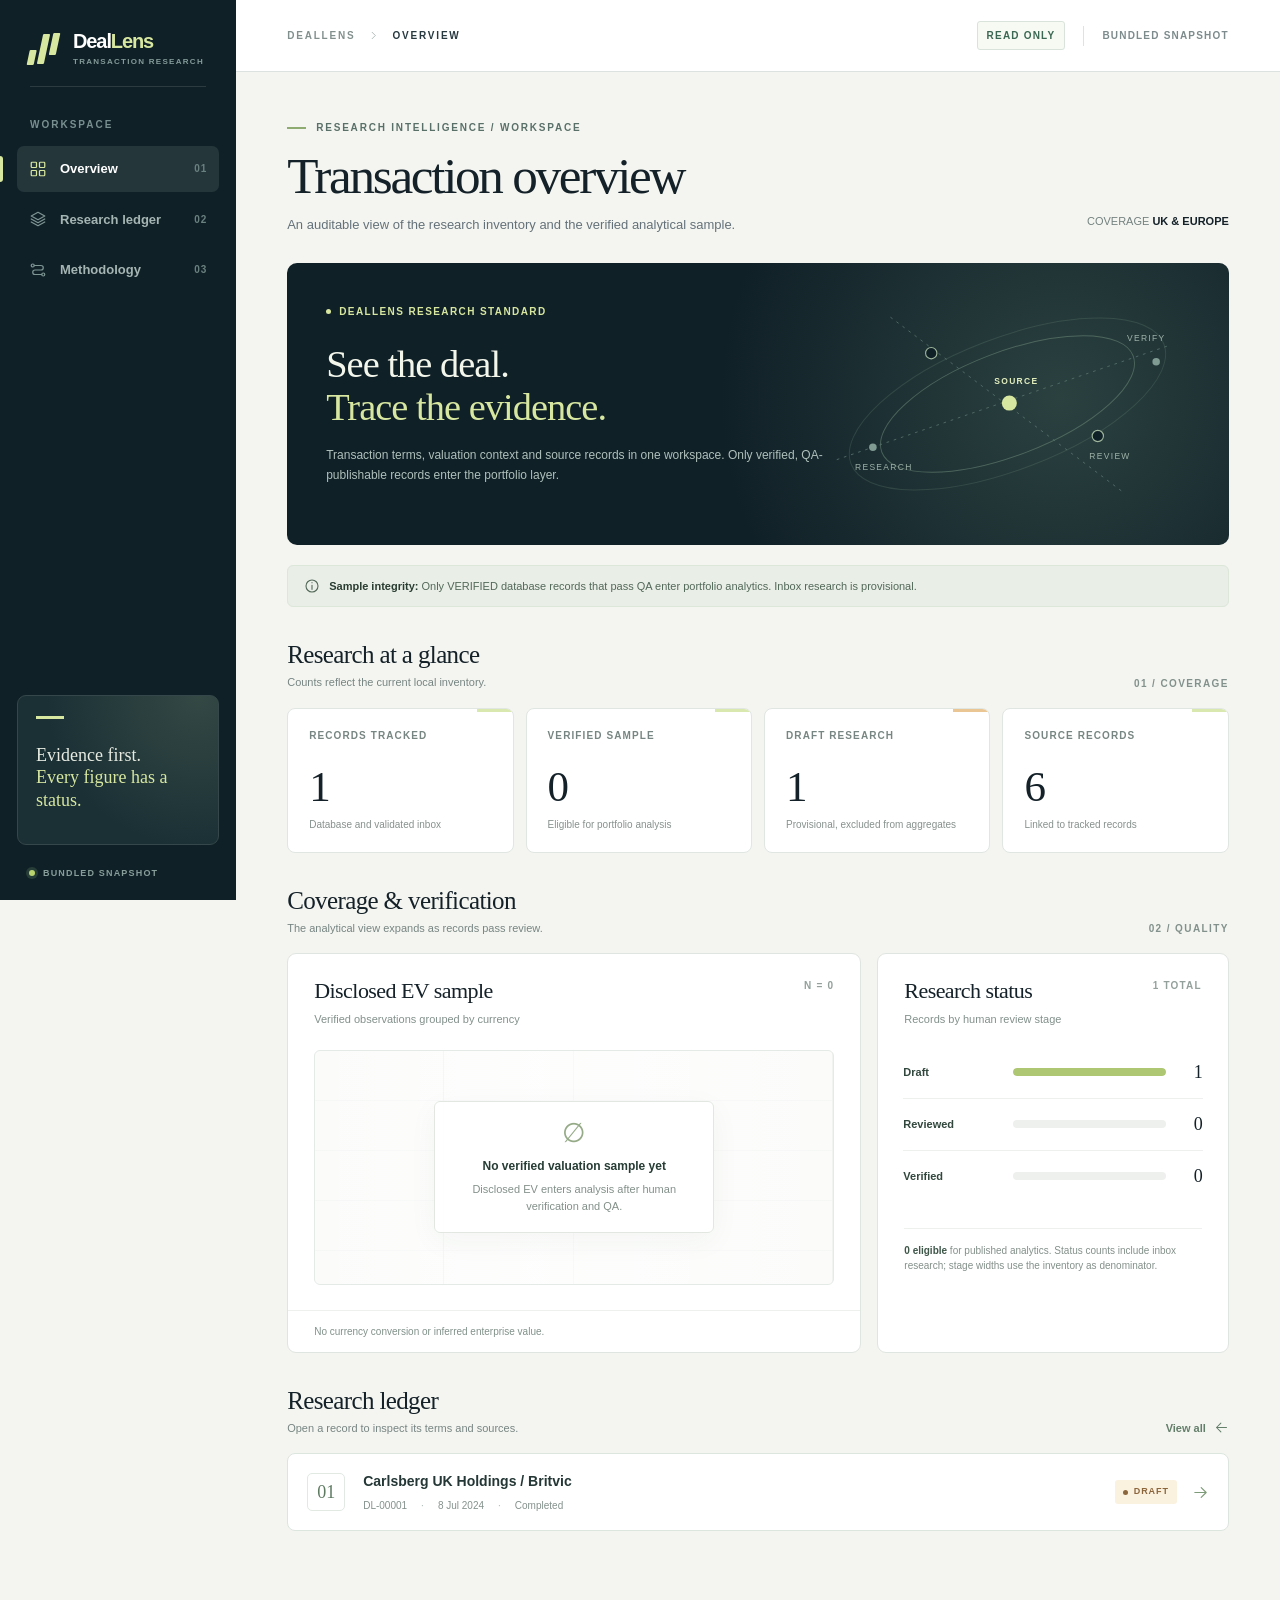
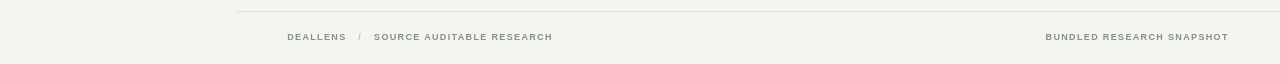
==== src/deallens/frontend/index.html @ 6cc4b70e "kk" ====
<!doctype html>
<html lang="en">
<head>
  <meta charset="utf-8">
  <meta name="viewport" content="width=device-width, initial-scale=1">
  <meta name="theme-color" content="#101a20">
  <meta name="description" content="DealLens local M&A research workspace with source linked transaction records and verified portfolio analytics.">
  <title>DealLens | Research workspace</title>
  <link rel="stylesheet" href="styles.css">
  <script defer src="data.js"></script>
  <script defer src="app.js"></script>
</head>
<body>
  <svg class="icon-library" xmlns="http://www.w3.org/2000/svg" aria-hidden="true">
    <symbol id="i-grid" viewBox="0 0 24 24"><rect x="3" y="3" width="7" height="7" rx="1"/><rect x="14" y="3" width="7" height="7" rx="1"/><rect x="3" y="14" width="7" height="7" rx="1"/><rect x="14" y="14" width="7" height="7" rx="1"/></symbol>
    <symbol id="i-layers" viewBox="0 0 24 24"><path d="m12 3 9 5-9 5-9-5 9-5Zm-9 9 9 5 9-5M3 16l9 5 9-5"/></symbol>
    <symbol id="i-route" viewBox="0 0 24 24"><circle cx="5" cy="6" r="2"/><circle cx="19" cy="18" r="2"/><path d="M7 6h9a3 3 0 0 1 0 6H8a3 3 0 0 0 0 6h9"/></symbol>
    <symbol id="i-book" viewBox="0 0 24 24"><path d="M4 4.5A2.5 2.5 0 0 1 6.5 2H20v18H6.5A2.5 2.5 0 0 0 4 22V4.5ZM4 19.5A2.5 2.5 0 0 1 6.5 17H20"/><path d="M9 7h7M9 11h7"/></symbol>
    <symbol id="i-search" viewBox="0 0 24 24"><circle cx="10.5" cy="10.5" r="6.5"/><path d="m16 16 5 5"/></symbol>
    <symbol id="i-arrow" viewBox="0 0 24 24"><path d="M4 12h16m-7-7 7 7-7 7"/></symbol>
    <symbol id="i-external" viewBox="0 0 24 24"><path d="M14 4h6v6M20 4l-9 9"/><path d="M20 14v6H4V4h6"/></symbol>
    <symbol id="i-chevron" viewBox="0 0 24 24"><path d="m9 5 7 7-7 7"/></symbol>
    <symbol id="i-info" viewBox="0 0 24 24"><circle cx="12" cy="12" r="9"/><path d="M12 11v6m0-10h.01"/></symbol>
    <symbol id="i-download" viewBox="0 0 24 24"><path d="M12 3v12m-4-4 4 4 4-4M4 17v4h16v-4"/></symbol>
  </svg>

  <div class="app-shell">
    <aside class="sidebar" id="sidebar" aria-label="Primary navigation">
      <a class="brand" href="#overview" aria-label="DealLens overview">
        <span class="brand-mark" aria-hidden="true"><span></span><span></span><span></span></span>
        <span class="brand-copy">Deal<span>Lens</span><small>TRANSACTION RESEARCH</small></span>
      </a>
      <div class="sidebar-rule"></div>
      <p class="sidebar-label">WORKSPACE</p>
      <nav class="primary-nav">
        <a href="#overview" data-nav="overview"><svg><use href="#i-grid"/></svg>Overview<span class="nav-key">01</span></a>
        <a href="#research" data-nav="research"><svg><use href="#i-layers"/></svg>Research ledger<span class="nav-key">02</span></a>
        <a href="#methodology" data-nav="methodology"><svg><use href="#i-route"/></svg>Methodology<span class="nav-key">03</span></a>
      </nav>
      <div class="sidebar-bottom">
        <div class="sidebar-note"><span class="small-accent"></span><p>Evidence first.<br><strong>Every figure has a status.</strong></p></div>
        <div class="sidebar-context"><span class="live-dot"></span><span id="sidebar-mode">LOCAL WORKSPACE</span></div>
      </div>
    </aside>

    <div class="main-column">
      <header class="topbar">
        <button class="mobile-menu" id="menu-button" type="button" aria-label="Toggle navigation" aria-expanded="false"><span></span><span></span><span></span></button>
        <div class="breadcrumbs"><span>DEALLENS</span><svg><use href="#i-chevron"/></svg><strong id="breadcrumb">OVERVIEW</strong></div>
        <div class="topbar-right"><span class="read-only">READ ONLY</span><span class="topbar-divider"></span><span class="topbar-clock" id="clock">LOCAL RESEARCH</span></div>
      </header>
      <main id="app" tabindex="-1" aria-live="polite">
        <div class="loading-state"><div class="loading-symbol"></div><p>Opening research workspace…</p></div>
      </main>
      <footer class="footer"><span>DEALLENS <span class="footer-dot">/</span> SOURCE AUDITABLE RESEARCH</span><span id="footer-mode">LOCAL SNAPSHOT</span></footer>
    </div>
  </div>
</body>
</html>
---- src/deallens/frontend/styles.css ----
:root{--ink:#142128;--ink-2:#1d3038;--muted:#647179;--subtle:#8a9699;--line:#dce2df;--paper:#f4f5f1;--white:#fff;--lime:#d7e7a0;--signal:#b9d46e;--amber:#e8b877;--rust:#a6563b;--sidebar:#102027;--sidebar-line:#2b3b40;--serif:Georgia,"Times New Roman",serif;--sans:Inter,"Aptos","Segoe UI",Arial,sans-serif}
*{box-sizing:border-box}html{scroll-behavior:smooth}body{margin:0;background:var(--paper);color:var(--ink);font:14px/1.5 var(--sans);-webkit-font-smoothing:antialiased}button,input{font:inherit}button{cursor:pointer}a{color:inherit;text-decoration:none}svg{width:20px;height:20px;fill:none;stroke:currentColor;stroke-width:1.65;stroke-linecap:round;stroke-linejoin:round}.icon-library{position:absolute;width:0;height:0;overflow:hidden}::selection{background:#d7e7a0;color:#17282c}
.app-shell{min-height:100vh;display:grid;grid-template-columns:236px minmax(0,1fr)}.sidebar{position:sticky;top:0;height:100vh;background:var(--sidebar);color:#d4dfd9;display:flex;flex-direction:column;padding:29px 17px 20px;z-index:12}.brand{display:flex;align-items:center;gap:12px;padding:2px 13px 20px}.brand-mark{height:32px;width:31px;display:flex;align-items:center;gap:3px;transform:skew(-12deg)}.brand-mark span{width:7px;background:var(--lime);border-radius:1px}.brand-mark span:nth-child(1){height:15px;align-self:flex-end}.brand-mark span:nth-child(2){height:30px}.brand-mark span:nth-child(3){height:22px;align-self:flex-start}.brand-copy{font-size:20px;font-weight:750;letter-spacing:-.055em;color:#fff;line-height:1}.brand-copy span{color:var(--lime)}.brand-copy small{display:block;color:#839b99;font-size:8px;letter-spacing:.16em;font-weight:700;margin-top:7px}.sidebar-rule{height:1px;background:var(--sidebar-line);margin:0 13px 30px}.sidebar-label{font-size:10px;letter-spacing:.2em;font-weight:700;color:#78908f;margin:0 13px 14px}.primary-nav{display:grid;gap:5px}.primary-nav a{display:flex;align-items:center;gap:13px;padding:13px 12px;border-radius:7px;color:#a5b5b3;font-size:13px;font-weight:550;transition:background .2s,color .2s}.primary-nav a svg{width:18px;height:18px;stroke:#7d9593}.primary-nav a:hover,.primary-nav a.active{background:#25363b;color:#fff}.primary-nav a.active:before{content:"";position:absolute;left:0;height:26px;width:3px;background:var(--lime);border-radius:0 3px 3px 0}.primary-nav a.active svg{stroke:var(--lime)}.nav-key{margin-left:auto;color:#69817f;font-size:10px;letter-spacing:.08em}.sidebar-bottom{margin-top:auto}.sidebar-note{border:1px solid #35474a;border-radius:9px;padding:20px 18px 16px;min-height:150px;background:radial-gradient(circle at 90% 0,#344944 0,transparent 65%),#1b3035}.small-accent{display:block;height:3px;width:28px;background:var(--lime)}.sidebar-note p{font-family:var(--serif);font-size:18px;line-height:1.25;margin:25px 0 0;color:#e7ebe2}.sidebar-note strong{font-weight:400;color:var(--lime)}.sidebar-context{display:flex;align-items:center;gap:8px;color:#879e9a;font-size:9px;font-weight:700;letter-spacing:.13em;padding:22px 12px 0}.live-dot{width:6px;height:6px;background:var(--signal);border-radius:50%;box-shadow:0 0 0 3px #273d37}
.main-column{min-width:0;display:flex;flex-direction:column}.topbar{height:72px;flex-shrink:0;background:#fff;border-bottom:1px solid var(--line);display:flex;align-items:center;justify-content:space-between;padding:0 clamp(24px,4vw,60px)}.breadcrumbs{display:flex;align-items:center;gap:13px;font-size:10px;letter-spacing:.18em;font-weight:750;color:#82908d}.breadcrumbs strong{color:#283a40}.breadcrumbs svg{width:11px;height:11px;stroke:#9caba9}.topbar-right{display:flex;align-items:center;gap:18px;color:#7d8b8c;font-size:10px;letter-spacing:.12em;font-weight:700}.read-only{border:1px solid #d9e3dc;border-radius:3px;padding:6px 9px;color:#3b6852;background:#f6faf3}.topbar-divider{width:1px;height:20px;background:#dce4df}.mobile-menu{display:none}.footer{margin-top:auto;display:flex;justify-content:space-between;gap:20px;border-top:1px solid var(--line);padding:19px clamp(24px,4vw,60px);font-size:9px;color:#82918e;font-weight:750;letter-spacing:.15em}.footer-dot{color:#b5c6a4;padding:0 8px}
main{padding:44px clamp(24px,4vw,60px) 80px;max-width:1640px;width:100%;margin:0 auto;min-height:calc(100vh - 123px)}.eyebrow{font-size:10px;letter-spacing:.18em;font-weight:800;color:#597068;text-transform:uppercase}.eyebrow:before{content:"";display:inline-block;width:19px;height:2px;background:#8eac72;vertical-align:middle;margin-right:10px}.page-heading{display:flex;justify-content:space-between;gap:28px;align-items:end;margin:12px 0 28px}.page-heading h1{font-family:var(--serif);font-size:clamp(38px,4vw,58px);line-height:1.06;font-weight:400;letter-spacing:-.045em;margin:0}.page-heading p{color:var(--muted);font-size:13px;margin:12px 0 0;max-width:560px}.heading-aside{font-size:11px;color:#73817f;white-space:nowrap;padding-bottom:5px}.heading-aside strong{color:var(--ink)}
.hero{background:var(--sidebar);color:#f3f6eb;border-radius:10px;position:relative;overflow:hidden;min-height:255px;display:grid;grid-template-columns:1.15fr .85fr;padding:36px 39px}.hero:before{content:"";position:absolute;inset:0;background:radial-gradient(circle at 82% 48%,#2b4140 0,transparent 43%);pointer-events:none}.hero-copy{position:relative;z-index:1}.hero-tag{display:inline-flex;align-items:center;gap:8px;color:var(--lime);font-size:10px;font-weight:750;letter-spacing:.14em}.hero-tag:before{content:"";height:5px;width:5px;background:var(--lime);border-radius:50%}.hero h2{font:400 clamp(28px,3vw,42px)/1.12 var(--serif);letter-spacing:-.025em;max-width:565px;margin:23px 0 16px}.hero h2 em{font-style:normal;color:var(--lime)}.hero p{max-width:510px;color:#afc0bb;font-size:12px;line-height:1.7;margin:0}.hero-art{position:relative;min-height:180px;display:flex;align-items:center;justify-content:center}.hero-art svg{width:min(100%,390px);height:210px;stroke:none;overflow:visible}.hero-art .orbit{fill:none;stroke:#6d8a78;stroke-width:1;opacity:.55}.hero-art .orbit.faint{opacity:.26}.hero-art .axis{stroke:#526c68;stroke-width:1;stroke-dasharray:2 6}.hero-art .node{fill:#d7e7a0}.hero-art .node.secondary{fill:#7f9b92}.hero-art .node.hollow{fill:#102027;stroke:#9db49b;stroke-width:1.2}.hero-art text{font:9px var(--sans);fill:#9fb3a9;letter-spacing:1.4px}.hero-art .t-strong{fill:#e2edbd;font-weight:700}
.status-strip{display:flex;gap:9px;align-items:center;margin:20px 0 33px;background:#e9eee6;border:1px solid #dce6d9;color:#526859;border-radius:6px;padding:12px 16px;font-size:11px;line-height:1.5}.status-strip svg{width:16px;height:16px;flex:none}.status-strip strong{color:#293c32}
.section-head{display:flex;align-items:end;justify-content:space-between;gap:18px;margin:34px 0 17px}.section-head h2{font:400 25px/1.15 var(--serif);letter-spacing:-.025em;margin:0}.section-head p{margin:4px 0 0;color:#778582;font-size:11px}.section-head .section-index{font-size:10px;color:#82918b;letter-spacing:.14em;font-weight:700}.metric-grid{display:grid;grid-template-columns:repeat(4,minmax(0,1fr));gap:12px}.metric-card{background:white;border:1px solid #e0e6e2;border-radius:8px;padding:19px 21px 18px;min-height:137px;position:relative;overflow:hidden}.metric-card:after{content:"";position:absolute;right:0;top:0;width:36px;height:3px;background:#d9e8ae}.metric-card:nth-child(3):after{background:#e9c694}.metric-label{display:block;color:#778682;font-size:10px;font-weight:750;letter-spacing:.11em;text-transform:uppercase}.metric-number{font:400 43px/1.1 var(--serif);letter-spacing:-.04em;margin:20px 0 3px}.metric-note{color:#87918e;font-size:10px}.metric-note strong{color:#546b59}.content-grid{display:grid;grid-template-columns:minmax(0,1.47fr) minmax(280px,.9fr);gap:16px}.panel{background:white;border:1px solid #dfe5e0;border-radius:9px;overflow:hidden}.panel-head{display:flex;align-items:start;justify-content:space-between;gap:15px;padding:24px 26px 0}.panel-head h3{font:400 22px/1.2 var(--serif);letter-spacing:-.025em;margin:0}.panel-head p{color:#82908b;font-size:11px;margin:7px 0 0}.panel-kicker{color:#93a09b;font-size:10px;font-weight:750;letter-spacing:.12em}.empty-chart{height:235px;position:relative;margin:22px 26px 25px;border:1px solid #e4eae6;border-radius:6px;display:flex;align-items:center;justify-content:center;text-align:center;overflow:hidden;background:repeating-linear-gradient(to right,transparent 0,transparent calc(25% - 1px),#edf0ed calc(25% - 1px),#edf0ed 25%),repeating-linear-gradient(to bottom,#fafbf9 0,#fafbf9 49px,#edf0ed 50px)}.empty-chart:after{content:"";position:absolute;inset:0;background:linear-gradient(90deg,rgba(255,255,255,.2),rgba(255,255,255,.65) 42%,rgba(255,255,255,.2));pointer-events:none}.empty-chart .empty-message{position:relative;z-index:1;background:rgba(255,255,255,.94);border:1px solid #e2e8e1;border-radius:6px;padding:18px 24px;max-width:280px;box-shadow:0 8px 30px #2940380b}.empty-chart .empty-message span{display:block;font:400 27px/1 var(--serif);color:#95aa87;margin-bottom:8px}.empty-chart strong{font-size:12px;color:#263c35}.empty-chart p{font-size:11px;color:#83908a;line-height:1.5;margin:5px 0 0}.chart-bars{height:235px;display:flex;gap:15px;align-items:end;margin:20px 27px 26px;padding:10px 8px 27px;border-bottom:1px solid #dae3dc}.chart-bar{flex:1;max-width:75px;min-height:2px;background:#adc773;border-radius:3px 3px 0 0;position:relative}.chart-bar span{position:absolute;bottom:-24px;left:50%;transform:translateX(-50%);font-size:10px;white-space:nowrap;color:#667c70}.chart-bar b{position:absolute;top:-23px;left:50%;transform:translateX(-50%);font-size:10px;color:#334b3a}.panel-bottom{border-top:1px solid #edf0ed;padding:13px 26px;color:#81918a;font-size:10px}.pipeline{padding:19px 25px 23px}.pipeline-row{display:grid;grid-template-columns:98px 1fr 25px;align-items:center;gap:12px;padding:15px 0;border-bottom:1px solid #edf0ed}.pipeline-row:last-child{border-bottom:0}.pipeline-row .stage{font-size:11px;font-weight:650;color:#31473d}.pipeline-row .track{height:8px;border-radius:10px;background:#edf0ed;overflow:hidden}.pipeline-row .fill{display:block;height:100%;min-width:0;background:#adc773;border-radius:10px}.pipeline-row:nth-child(2) .fill{background:#d3bd91}.pipeline-row:nth-child(3) .fill{background:#436c5b}.pipeline-row strong{font:400 18px var(--serif);text-align:right}.pipeline-caption{margin:3px 26px 22px;padding-top:14px;border-top:1px solid #edf0ed;color:#83908a;font-size:10px;line-height:1.5}.pipeline-caption strong{color:#3e5749}
.record-row{display:grid;grid-template-columns:38px minmax(0,1fr) auto;gap:18px;align-items:center;background:#fff;border:1px solid #dde5df;border-radius:8px;padding:17px 19px;transition:border-color .2s,transform .2s}.record-row:hover{border-color:#a9c597;transform:translateY(-1px)}.record-index{display:flex;align-items:center;justify-content:center;width:38px;height:38px;border:1px solid #e1e9e2;border-radius:5px;color:#5e7b62;font:400 18px var(--serif)}.record-title{font-size:14px;font-weight:670;color:#243735}.record-meta{display:flex;flex-wrap:wrap;gap:8px 14px;margin-top:6px;font-size:10px;color:#84918c}.record-meta span+span:before{content:"·";margin-right:14px;color:#adbab2}.record-trailing{display:flex;align-items:center;gap:15px}.record-trailing svg{width:17px;height:17px;color:#7e9b79}.badge{display:inline-flex;align-items:center;gap:6px;padding:5px 8px;border-radius:3px;text-transform:uppercase;font-size:9px;font-weight:800;letter-spacing:.1em;white-space:nowrap}.badge:before{content:"";height:5px;width:5px;background:currentColor;border-radius:50%}.badge.draft{color:#8b653b;background:#fbf1df}.badge.reviewed{color:#496a82;background:#eaf2f7}.badge.verified{color:#427451;background:#e9f4e8}.empty-list{background:#fff;border:1px dashed #cbd9cf;border-radius:8px;padding:28px;color:#788781;font-size:12px}
.toolbar{display:flex;gap:10px;align-items:center;margin:25px 0 17px}.search-box{display:flex;align-items:center;gap:11px;flex:1;background:#fff;border:1px solid #dae3dd;border-radius:6px;padding:0 13px;max-width:510px}.search-box svg{width:17px;height:17px;color:#85958c}.search-box input{border:0;outline:0;height:43px;width:100%;background:none;color:#22352d;font-size:12px}.search-box:focus-within{border-color:#8ea977;box-shadow:0 0 0 3px #dcebc86b}.filter-tabs{display:flex;gap:4px;margin-left:auto;background:#e9ede7;border-radius:6px;padding:4px}.filter-tabs button{background:transparent;border:0;border-radius:4px;color:#74837b;font-size:10px;font-weight:700;letter-spacing:.04em;padding:8px 11px}.filter-tabs button.active{background:#fff;box-shadow:0 1px 4px #1b372010;color:#294233}.research-list{display:grid;gap:10px}.research-note{font-size:11px;color:#7e8b84;margin-top:16px}.research-note svg{width:14px;height:14px;vertical-align:-3px;margin-right:4px}
.case-top{display:flex;align-items:center;gap:12px;margin-bottom:15px}.back-link{display:inline-flex;gap:8px;align-items:center;color:#637e69;font-size:11px;font-weight:700}.back-link svg{width:15px;height:15px;transform:rotate(180deg)}.case-intro{display:flex;justify-content:space-between;align-items:end;gap:20px}.case-intro h1{font:400 clamp(36px,4.2vw,62px)/1.05 var(--serif);letter-spacing:-.045em;margin:14px 0 10px}.case-subtitle{color:#687c73;font-size:13px;margin:0}.case-actions{display:flex;gap:10px;align-items:center;padding-bottom:4px}.ghost-button{display:inline-flex;gap:8px;align-items:center;border:1px solid #cad9cd;background:#fff;border-radius:5px;padding:9px 12px;font-size:10px;font-weight:750;color:#47644f}.ghost-button:hover{border-color:#7caa70}.ghost-button svg{width:14px;height:14px}.draft-banner{display:flex;gap:13px;padding:15px 17px;margin:29px 0 18px;background:#fbf2e5;border:1px solid #f0dfc1;border-left:3px solid #d5a35e;border-radius:5px;color:#7b603d;font-size:11px;line-height:1.55}.draft-banner svg{flex:none;width:18px;height:18px}.draft-banner strong{display:block;color:#614928;font-size:12px;margin-bottom:2px}.case-flow{background:var(--sidebar);color:white;border-radius:9px;padding:26px 31px 25px;overflow:hidden}.flow-header{display:flex;justify-content:space-between;color:#9eb3a9;font-size:10px;letter-spacing:.12em;font-weight:750}.flow-header span:last-child{color:#d6e4ad}.flow-line{display:grid;grid-template-columns:minmax(0,1fr) minmax(100px,.65fr) minmax(0,1fr);align-items:center;gap:10px;margin-top:30px}.flow-entity small{display:block;font-size:9px;letter-spacing:.15em;color:#8ba79c;font-weight:750;margin-bottom:10px}.flow-entity strong{font:400 clamp(20px,2.2vw,31px)/1.12 var(--serif);letter-spacing:-.02em;display:block}.flow-entity.right{text-align:right}.flow-entity.right strong{color:#deebbc}.flow-connector{height:2px;background:#6c8c80;position:relative}.flow-connector:before{content:"";width:11px;height:11px;border-radius:50%;background:var(--lime);position:absolute;top:-5px;left:0}.flow-connector:after{content:"";width:10px;height:10px;border-right:2px solid var(--lime);border-top:2px solid var(--lime);transform:rotate(45deg);position:absolute;right:1px;top:-5px}.flow-connector span{position:absolute;left:50%;transform:translateX(-50%);top:-26px;color:#d4e3ae;font-size:10px;white-space:nowrap;font-weight:700}.flow-caption{display:flex;justify-content:space-between;gap:20px;margin-top:34px;border-top:1px solid #3a5352;padding-top:15px;color:#9cb3a8;font-size:10px}.flow-caption strong{color:#d9e8c0;font-weight:600}.case-grid{display:grid;grid-template-columns:minmax(0,1.35fr) minmax(290px,.82fr);gap:16px;margin-top:16px}.case-grid .panel{padding-bottom:4px}.facts-list{padding:7px 25px 15px}.fact-row{display:grid;grid-template-columns:145px 1fr;gap:15px;align-items:start;padding:15px 0;border-bottom:1px solid #edf0ed}.fact-row:last-child{border-bottom:0}.fact-label{font-size:10px;font-weight:750;letter-spacing:.06em;color:#77867e;text-transform:uppercase;margin-top:3px}.fact-main strong{display:block;font:400 21px/1.15 var(--serif);letter-spacing:-.025em}.fact-main small{display:block;color:#7f8c83;font-size:10px;margin-top:5px;line-height:1.45}.source-pills{display:flex;gap:5px;flex-wrap:wrap;margin-top:8px}.source-pills a{display:inline-flex;align-items:center;gap:3px;color:#456c52;background:#ecf3e7;padding:3px 6px;border-radius:2px;font-size:9px;font-weight:750}.source-pills a:hover{text-decoration:underline}.source-pills svg{width:10px;height:10px}.absence{font-size:12px;color:#a3b0a7}.quality-list{padding:18px 26px 22px}.quality-stat{display:flex;justify-content:space-between;align-items:center;padding:10px 0;border-bottom:1px solid #edf0ed;color:#718278;font-size:11px}.quality-stat strong{color:#293e34;font:400 17px var(--serif)}.blocker{display:flex;gap:9px;border-radius:4px;background:#f9f0e8;color:#835a40;padding:10px 11px;margin-top:13px;font-size:10px;line-height:1.45}.blocker svg{flex:none;width:15px;height:15px}.quality-hint{font-size:10px;color:#849188;margin:12px 0 0}.source-section{margin-top:16px}.source-list{padding:8px 26px 15px}.source-link{display:grid;grid-template-columns:44px 1fr 15px;gap:12px;align-items:start;padding:14px 0;border-bottom:1px solid #edf0ed}.source-link:last-child{border-bottom:0}.source-id{color:#50745a;font-size:10px;font-weight:800;letter-spacing:.06em;padding-top:2px}.source-link strong{display:block;color:#30443b;font-size:11px;font-weight:650}.source-link:hover strong{text-decoration:underline}.source-link small{display:block;margin-top:4px;color:#8a9890;font-size:9px;text-transform:uppercase;letter-spacing:.08em}.source-link svg{width:14px;height:14px;color:#849a88}
.method-intro{display:grid;grid-template-columns:1.2fr .8fr;gap:32px;align-items:end;margin-bottom:34px}.method-intro h1{font:400 clamp(39px,4.2vw,61px)/1.05 var(--serif);letter-spacing:-.045em;margin:13px 0 0}.method-intro p{margin:0;color:#687a71;font-size:13px;line-height:1.7;max-width:420px}.method-flow{background:#fff;border:1px solid #dde6db;border-radius:9px;padding:30px 33px}.method-steps{display:grid;grid-template-columns:repeat(3,1fr);gap:28px;position:relative}.method-steps:before{content:"";position:absolute;top:23px;left:16%;right:16%;height:1px;background:#bfcfc0}.method-step{position:relative;z-index:1}.method-node{height:46px;width:46px;border-radius:50%;background:#e8f1d8;color:#3f654a;display:flex;align-items:center;justify-content:center;font:400 20px var(--serif);border:6px solid white;box-shadow:0 0 0 1px #d8e4d3}.method-step:nth-child(2) .method-node{background:#f6ebda;color:#8e6b44}.method-step:nth-child(3) .method-node{background:#dce9d9;color:#38694b}.method-step h3{font:400 22px var(--serif);margin:17px 0 5px}.method-step p{color:#74847a;font-size:11px;line-height:1.6;max-width:230px;margin:0}.method-index{font-size:9px;font-weight:800;letter-spacing:.15em;color:#809889}.method-rule{border-top:1px solid #e6ece6;margin:31px 0 25px}.method-criteria{display:grid;grid-template-columns:repeat(3,1fr);gap:24px}.method-criteria strong{font-size:11px;color:#293e34}.method-criteria p{font-size:10px;color:#829189;margin:6px 0 0;line-height:1.6}.definition-grid{display:grid;grid-template-columns:repeat(2,1fr);gap:12px;margin-top:16px}.definition-card{padding:22px 24px;background:white;border:1px solid #dfe7de;border-radius:7px}.definition-card span{font-size:9px;letter-spacing:.12em;color:#779077;font-weight:750}.definition-card h3{font:400 21px var(--serif);margin:11px 0 7px}.definition-card p{font-size:11px;line-height:1.65;color:#7c8c82;margin:0}.loading-state{padding:100px 20px;text-align:center;color:#7d8d84}.loading-symbol{height:27px;width:27px;border:2px solid #ccd9c9;border-top-color:#5a8054;border-radius:50%;animation:spin .8s linear infinite;margin:auto}@keyframes spin{to{transform:rotate(360deg)}}.error-state{background:#fff4eb;border:1px solid #ebd1be;border-radius:7px;padding:24px;color:#734832}.error-state h2{font:400 28px var(--serif);margin:0 0 6px}
@media(max-width:1150px){.app-shell{grid-template-columns:208px 1fr}.sidebar{padding-left:12px;padding-right:12px}.metric-grid{grid-template-columns:repeat(2,1fr)}.hero{grid-template-columns:1.2fr .8fr}.hero-art svg{width:280px}.content-grid,.case-grid{grid-template-columns:1fr 1fr}.panel-head{padding:21px 20px 0}.pipeline{padding-left:19px;padding-right:19px}}
@media(max-width:850px){.app-shell{grid-template-columns:1fr}.sidebar{position:fixed;left:0;top:0;width:240px;transform:translateX(-100%);transition:transform .2s ease;box-shadow:0 10px 40px #15241b44}.sidebar.open{transform:translateX(0)}.mobile-menu{display:grid;gap:3px;background:transparent;border:0;padding:7px;margin-left:-7px}.mobile-menu span{display:block;width:18px;height:2px;background:#425a4b}.topbar{justify-content:flex-start;gap:18px}.topbar-right{margin-left:auto}.hero{grid-template-columns:1fr}.hero-art{position:absolute;opacity:.3;right:-50px;top:12px;bottom:0}.hero-copy{max-width:600px}.content-grid,.case-grid{grid-template-columns:1fr}.method-intro{grid-template-columns:1fr;gap:13px}}
@media(max-width:600px){main{padding:27px 17px 60px}.topbar{height:61px;padding:0 19px}.topbar-clock,.topbar-divider{display:none}.breadcrumbs{gap:7px;font-size:9px}.footer{padding:18px 17px;font-size:8px}.footer span:last-child{display:none}.page-heading{display:block;margin-bottom:22px}.heading-aside{margin-top:12px}.page-heading h1{font-size:40px}.hero{padding:28px 24px;min-height:245px}.hero h2{font-size:31px}.hero-art{opacity:.15;right:-90px}.metric-grid{gap:8px}.metric-card{min-height:125px;padding:16px}.metric-number{font-size:37px}.section-head{margin-top:29px}.record-row{gap:10px;padding:14px 12px;grid-template-columns:30px 1fr auto}.record-index{height:30px;width:30px;font-size:15px}.record-title{font-size:12px}.record-meta{gap:2px 8px}.record-meta span+span:before{margin-right:8px}.record-trailing{gap:5px}.record-trailing svg{display:none}.toolbar{display:block}.search-box{max-width:none}.filter-tabs{margin-top:9px;width:max-content}.case-intro{display:block}.case-actions{margin-top:19px}.case-flow{padding:23px 19px}.flow-line{grid-template-columns:1fr 52px 1fr;gap:5px}.flow-entity strong{font-size:19px}.flow-connector span{font-size:9px}.flow-caption{display:block;line-height:1.7}.fact-row{grid-template-columns:115px 1fr}.facts-list{padding-left:18px;padding-right:18px}.source-list{padding-left:18px;padding-right:18px}.method-flow{padding:24px 20px}.method-steps,.method-criteria,.definition-grid{grid-template-columns:1fr;gap:19px}.method-steps:before{top:25px;bottom:28px;left:22px;right:auto;width:1px;height:auto}.method-step{display:grid;grid-template-columns:46px 1fr;column-gap:15px}.method-step h3{margin:2px 0 3px}.method-step p{grid-column:2}.method-index{grid-column:2;grid-row:1;align-self:end;margin-bottom:2px}.method-node{grid-row:1/4}.method-criteria{gap:13px}}
@media(prefers-reduced-motion:reduce){*{scroll-behavior:auto!important;animation:none!important;transition:none!important}}
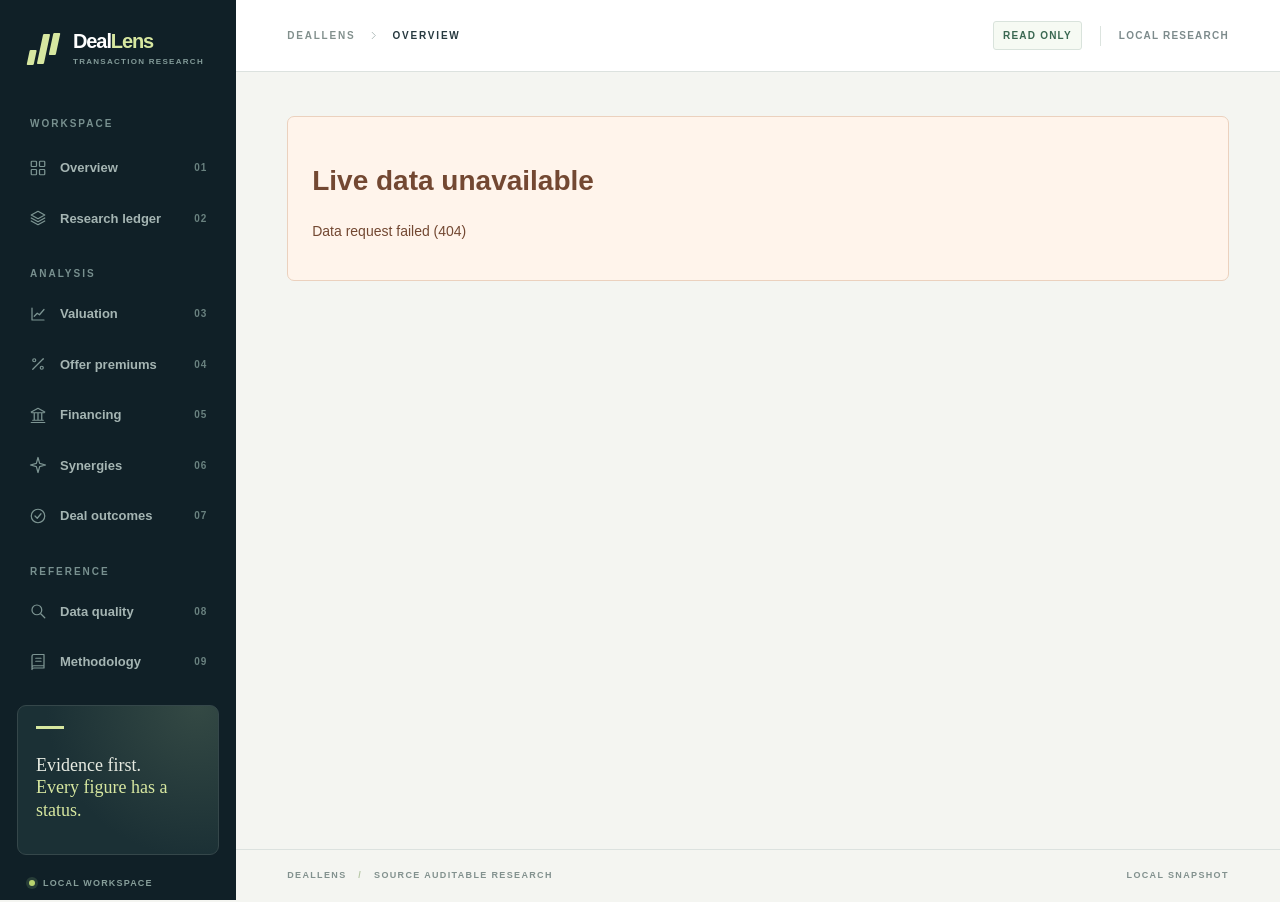
==== commit 78ff88e7: "Complete source-backed DealLens site and data integrity checks" ====
--- a/src/deallens/frontend/index.html
+++ b/src/deallens/frontend/index.html
@@ -4,7 +4,8 @@
   <meta charset="utf-8">
   <meta name="viewport" content="width=device-width, initial-scale=1">
   <meta name="theme-color" content="#101a20">
-  <meta name="description" content="DealLens local M&A research workspace with source linked transaction records and verified portfolio analytics.">
+  <meta name="description" content="DealLens M&A research workspace with source linked transaction records and verified portfolio analytics.">
+  <meta name="deallens-api" content="/api/data">
   <title>DealLens | Research workspace</title>
   <link rel="stylesheet" href="styles.css">
   <script defer src="data.js"></script>
@@ -22,6 +23,11 @@
     <symbol id="i-chevron" viewBox="0 0 24 24"><path d="m9 5 7 7-7 7"/></symbol>
     <symbol id="i-info" viewBox="0 0 24 24"><circle cx="12" cy="12" r="9"/><path d="M12 11v6m0-10h.01"/></symbol>
     <symbol id="i-download" viewBox="0 0 24 24"><path d="M12 3v12m-4-4 4 4 4-4M4 17v4h16v-4"/></symbol>
+    <symbol id="i-chart" viewBox="0 0 24 24"><path d="M4 20V4M4 20h16M7 15l4-4 3 2 6-7"/></symbol>
+    <symbol id="i-percent" viewBox="0 0 24 24"><circle cx="7" cy="7" r="2"/><circle cx="17" cy="17" r="2"/><path d="M5 19 19 5"/></symbol>
+    <symbol id="i-bank" viewBox="0 0 24 24"><path d="m3 8 9-5 9 5M4 9h16M5 19h14M3 22h18M7 10v8m5-8v8m5-8v8"/></symbol>
+    <symbol id="i-spark" viewBox="0 0 24 24"><path d="m12 2 2.2 7.8L22 12l-7.8 2.2L12 22l-2.2-7.8L2 12l7.8-2.2L12 2Z"/></symbol>
+    <symbol id="i-check" viewBox="0 0 24 24"><circle cx="12" cy="12" r="9"/><path d="m8 12 3 3 5-6"/></symbol>
   </svg>
 
   <div class="app-shell">
@@ -35,7 +41,19 @@
       <nav class="primary-nav">
         <a href="#overview" data-nav="overview"><svg><use href="#i-grid"/></svg>Overview<span class="nav-key">01</span></a>
         <a href="#research" data-nav="research"><svg><use href="#i-layers"/></svg>Research ledger<span class="nav-key">02</span></a>
-        <a href="#methodology" data-nav="methodology"><svg><use href="#i-route"/></svg>Methodology<span class="nav-key">03</span></a>
+      </nav>
+      <p class="sidebar-label sidebar-group">ANALYSIS</p>
+      <nav class="primary-nav">
+        <a href="#valuation" data-nav="valuation"><svg><use href="#i-chart"/></svg>Valuation<span class="nav-key">03</span></a>
+        <a href="#premiums" data-nav="premiums"><svg><use href="#i-percent"/></svg>Offer premiums<span class="nav-key">04</span></a>
+        <a href="#financing" data-nav="financing"><svg><use href="#i-bank"/></svg>Financing<span class="nav-key">05</span></a>
+        <a href="#synergies" data-nav="synergies"><svg><use href="#i-spark"/></svg>Synergies<span class="nav-key">06</span></a>
+        <a href="#outcomes" data-nav="outcomes"><svg><use href="#i-check"/></svg>Deal outcomes<span class="nav-key">07</span></a>
+      </nav>
+      <p class="sidebar-label sidebar-group">REFERENCE</p>
+      <nav class="primary-nav">
+        <a href="#quality" data-nav="quality"><svg><use href="#i-search"/></svg>Data quality<span class="nav-key">08</span></a>
+        <a href="#methodology" data-nav="methodology"><svg><use href="#i-book"/></svg>Methodology<span class="nav-key">09</span></a>
       </nav>
       <div class="sidebar-bottom">
         <div class="sidebar-note"><span class="small-accent"></span><p>Evidence first.<br><strong>Every figure has a status.</strong></p></div>
@@ -52,6 +70,7 @@
       <main id="app" tabindex="-1" aria-live="polite">
         <div class="loading-state"><div class="loading-symbol"></div><p>Opening research workspace…</p></div>
       </main>
+      <noscript><p class="error-state">DealLens needs JavaScript to display the research workspace.</p></noscript>
       <footer class="footer"><span>DEALLENS <span class="footer-dot">/</span> SOURCE AUDITABLE RESEARCH</span><span id="footer-mode">LOCAL SNAPSHOT</span></footer>
     </div>
   </div>
--- a/src/deallens/frontend/styles.css
+++ b/src/deallens/frontend/styles.css
@@ -12,5 +12,10 @@
 .method-intro{display:grid;grid-template-columns:1.2fr .8fr;gap:32px;align-items:end;margin-bottom:34px}.method-intro h1{font:400 clamp(39px,4.2vw,61px)/1.05 var(--serif);letter-spacing:-.045em;margin:13px 0 0}.method-intro p{margin:0;color:#687a71;font-size:13px;line-height:1.7;max-width:420px}.method-flow{background:#fff;border:1px solid #dde6db;border-radius:9px;padding:30px 33px}.method-steps{display:grid;grid-template-columns:repeat(3,1fr);gap:28px;position:relative}.method-steps:before{content:"";position:absolute;top:23px;left:16%;right:16%;height:1px;background:#bfcfc0}.method-step{position:relative;z-index:1}.method-node{height:46px;width:46px;border-radius:50%;background:#e8f1d8;color:#3f654a;display:flex;align-items:center;justify-content:center;font:400 20px var(--serif);border:6px solid white;box-shadow:0 0 0 1px #d8e4d3}.method-step:nth-child(2) .method-node{background:#f6ebda;color:#8e6b44}.method-step:nth-child(3) .method-node{background:#dce9d9;color:#38694b}.method-step h3{font:400 22px var(--serif);margin:17px 0 5px}.method-step p{color:#74847a;font-size:11px;line-height:1.6;max-width:230px;margin:0}.method-index{font-size:9px;font-weight:800;letter-spacing:.15em;color:#809889}.method-rule{border-top:1px solid #e6ece6;margin:31px 0 25px}.method-criteria{display:grid;grid-template-columns:repeat(3,1fr);gap:24px}.method-criteria strong{font-size:11px;color:#293e34}.method-criteria p{font-size:10px;color:#829189;margin:6px 0 0;line-height:1.6}.definition-grid{display:grid;grid-template-columns:repeat(2,1fr);gap:12px;margin-top:16px}.definition-card{padding:22px 24px;background:white;border:1px solid #dfe7de;border-radius:7px}.definition-card span{font-size:9px;letter-spacing:.12em;color:#779077;font-weight:750}.definition-card h3{font:400 21px var(--serif);margin:11px 0 7px}.definition-card p{font-size:11px;line-height:1.65;color:#7c8c82;margin:0}.loading-state{padding:100px 20px;text-align:center;color:#7d8d84}.loading-symbol{height:27px;width:27px;border:2px solid #ccd9c9;border-top-color:#5a8054;border-radius:50%;animation:spin .8s linear infinite;margin:auto}@keyframes spin{to{transform:rotate(360deg)}}.error-state{background:#fff4eb;border:1px solid #ebd1be;border-radius:7px;padding:24px;color:#734832}.error-state h2{font:400 28px var(--serif);margin:0 0 6px}
 @media(max-width:1150px){.app-shell{grid-template-columns:208px 1fr}.sidebar{padding-left:12px;padding-right:12px}.metric-grid{grid-template-columns:repeat(2,1fr)}.hero{grid-template-columns:1.2fr .8fr}.hero-art svg{width:280px}.content-grid,.case-grid{grid-template-columns:1fr 1fr}.panel-head{padding:21px 20px 0}.pipeline{padding-left:19px;padding-right:19px}}
 @media(max-width:850px){.app-shell{grid-template-columns:1fr}.sidebar{position:fixed;left:0;top:0;width:240px;transform:translateX(-100%);transition:transform .2s ease;box-shadow:0 10px 40px #15241b44}.sidebar.open{transform:translateX(0)}.mobile-menu{display:grid;gap:3px;background:transparent;border:0;padding:7px;margin-left:-7px}.mobile-menu span{display:block;width:18px;height:2px;background:#425a4b}.topbar{justify-content:flex-start;gap:18px}.topbar-right{margin-left:auto}.hero{grid-template-columns:1fr}.hero-art{position:absolute;opacity:.3;right:-50px;top:12px;bottom:0}.hero-copy{max-width:600px}.content-grid,.case-grid{grid-template-columns:1fr}.method-intro{grid-template-columns:1fr;gap:13px}}
-@media(max-width:600px){main{padding:27px 17px 60px}.topbar{height:61px;padding:0 19px}.topbar-clock,.topbar-divider{display:none}.breadcrumbs{gap:7px;font-size:9px}.footer{padding:18px 17px;font-size:8px}.footer span:last-child{display:none}.page-heading{display:block;margin-bottom:22px}.heading-aside{margin-top:12px}.page-heading h1{font-size:40px}.hero{padding:28px 24px;min-height:245px}.hero h2{font-size:31px}.hero-art{opacity:.15;right:-90px}.metric-grid{gap:8px}.metric-card{min-height:125px;padding:16px}.metric-number{font-size:37px}.section-head{margin-top:29px}.record-row{gap:10px;padding:14px 12px;grid-template-columns:30px 1fr auto}.record-index{height:30px;width:30px;font-size:15px}.record-title{font-size:12px}.record-meta{gap:2px 8px}.record-meta span+span:before{margin-right:8px}.record-trailing{gap:5px}.record-trailing svg{display:none}.toolbar{display:block}.search-box{max-width:none}.filter-tabs{margin-top:9px;width:max-content}.case-intro{display:block}.case-actions{margin-top:19px}.case-flow{padding:23px 19px}.flow-line{grid-template-columns:1fr 52px 1fr;gap:5px}.flow-entity strong{font-size:19px}.flow-connector span{font-size:9px}.flow-caption{display:block;line-height:1.7}.fact-row{grid-template-columns:115px 1fr}.facts-list{padding-left:18px;padding-right:18px}.source-list{padding-left:18px;padding-right:18px}.method-flow{padding:24px 20px}.method-steps,.method-criteria,.definition-grid{grid-template-columns:1fr;gap:19px}.method-steps:before{top:25px;bottom:28px;left:22px;right:auto;width:1px;height:auto}.method-step{display:grid;grid-template-columns:46px 1fr;column-gap:15px}.method-step h3{margin:2px 0 3px}.method-step p{grid-column:2}.method-index{grid-column:2;grid-row:1;align-self:end;margin-bottom:2px}.method-node{grid-row:1/4}.method-criteria{gap:13px}}
+@media(max-width:600px){main{padding:27px 17px 60px}.topbar{height:61px;padding:0 19px}.topbar-clock,.topbar-divider{display:none}.breadcrumbs{gap:7px;font-size:9px}.footer{padding:18px 17px;font-size:8px}.footer span:last-child{display:none}.page-heading{display:block;margin-bottom:22px}.heading-aside{margin-top:12px}.page-heading h1{font-size:40px}.hero{padding:28px 24px;min-height:245px}.hero h2{font-size:31px}.hero-art{display:none}.metric-grid{gap:8px}.metric-card{min-height:125px;padding:16px}.metric-number{font-size:37px}.section-head{margin-top:29px}.record-row{gap:10px;padding:14px 12px;grid-template-columns:30px 1fr auto}.record-index{height:30px;width:30px;font-size:15px}.record-title{font-size:12px}.record-meta{gap:2px 8px}.record-meta span+span:before{margin-right:8px}.record-trailing{gap:5px}.record-trailing svg{display:none}.toolbar{display:block}.search-box{max-width:none}.filter-tabs{margin-top:9px;width:max-content}.case-intro{display:block}.case-actions{margin-top:19px}.case-flow{padding:23px 19px}.flow-line{grid-template-columns:1fr 52px 1fr;gap:5px}.flow-entity strong{font-size:19px}.flow-connector span{font-size:9px}.flow-caption{display:block;line-height:1.7}.fact-row{grid-template-columns:115px 1fr}.facts-list{padding-left:18px;padding-right:18px}.source-list{padding-left:18px;padding-right:18px}.method-flow{padding:24px 20px}.method-steps,.method-criteria,.definition-grid{grid-template-columns:1fr;gap:19px}.method-steps:before{top:25px;bottom:28px;left:22px;right:auto;width:1px;height:auto}.method-step{display:grid;grid-template-columns:46px 1fr;column-gap:15px}.method-step h3{margin:2px 0 3px}.method-step p{grid-column:2}.method-index{grid-column:2;grid-row:1;align-self:end;margin-bottom:2px}.method-node{grid-row:1/4}.method-criteria{gap:13px}}
+@media(max-width:600px){.flow-caption{display:grid;gap:8px}.flow-caption span{display:flex;justify-content:space-between;gap:10px}}
+.sidebar{overflow-y:auto}.sidebar-group{margin-top:25px;margin-bottom:10px}.sidebar-bottom{padding-top:20px}
+.analysis-grid{display:grid;grid-template-columns:repeat(2,minmax(0,1fr));gap:16px}.analysis-grid .analysis-panel:first-child:nth-last-child(3){grid-column:1/-1}.analysis-panel{min-width:0}.analysis-body{padding:20px 26px 25px}.empty-analysis{border:1px dashed #cad8cb;background:#f8faf6;border-radius:6px;padding:24px;color:#66796c}.empty-analysis strong{display:block;color:#304638;font:400 20px var(--serif)}.empty-analysis p{font-size:11px;line-height:1.6;margin:7px 0 0}.cohort-block+.cohort-block{border-top:1px solid #e3eae3;margin-top:22px;padding-top:22px}.cohort-heading{display:flex;justify-content:space-between;gap:12px;color:#527258;font-size:10px;font-weight:750;letter-spacing:.09em;text-transform:uppercase}.cohort-heading strong{color:#697a6d}.cohort-stats{display:grid;grid-template-columns:repeat(3,minmax(0,1fr));gap:9px;margin-top:17px}.cohort-stats div{background:#f5f8f2;border:1px solid #e3eae0;border-radius:5px;padding:12px}.cohort-stats small{display:block;font-size:9px;color:#7b8d7d;letter-spacing:.08em}.cohort-stats strong{display:block;margin-top:7px;font:400 22px var(--serif);color:#253d30;overflow-wrap:anywhere}.basis-detail{margin-top:16px;font-size:11px;color:#62766a}.basis-detail summary{cursor:pointer;font-weight:700}.basis-detail p{line-height:1.6;overflow-wrap:anywhere;margin:8px 0 0}.observation-list{display:grid;gap:0;margin-top:16px;border-top:1px solid #e8eee8}.observation-row{display:grid;grid-template-columns:1fr auto 16px;align-items:center;gap:10px;padding:10px 0;border-bottom:1px solid #e8eee8;font-size:11px;color:#5e7463}.observation-row strong{color:#2f4935}.observation-row svg{width:13px;height:13px}.observation-row:hover span{text-decoration:underline}.outcome-metrics{grid-template-columns:repeat(3,minmax(0,1fr))}.outcome-panel{margin-top:20px}.outcome-row{display:flex;justify-content:space-between;padding:13px 0;border-bottom:1px solid #e8eee8;color:#586d5e;font-size:12px}.outcome-row:last-child{border-bottom:0}.outcome-row strong{font:400 18px var(--serif);color:#263d30}.quality-records{padding:13px 26px 23px}.quality-record{display:grid;grid-template-columns:minmax(0,1fr) auto 16px;gap:17px;align-items:center;border-bottom:1px solid #e8eee8;padding:15px 0}.quality-record:last-child{border-bottom:0}.quality-record strong{display:block;color:#283f32;font-size:12px}.quality-record small{display:block;color:#7d8d81;font-size:10px;margin-top:5px}.quality-record>span:nth-child(2){text-align:right}.quality-record>svg{width:15px;height:15px;color:#68846c}.quality-record:hover strong{text-decoration:underline}
+@media(max-width:850px){.analysis-grid{grid-template-columns:1fr}.analysis-grid .analysis-panel:first-child:nth-last-child(3){grid-column:auto}}
+@media(max-width:600px){.analysis-body,.quality-records{padding:17px}.cohort-stats{gap:5px}.cohort-stats div{padding:10px 7px}.cohort-stats small{font-size:8px}.cohort-stats strong{font-size:17px}.outcome-metrics{grid-template-columns:1fr}.quality-record{grid-template-columns:1fr 15px}.quality-record>span:nth-child(2){grid-column:1;text-align:left;grid-row:2}.quality-record>svg{grid-column:2;grid-row:1/3}.quality-record>span:nth-child(2) small{margin-top:6px}}
 @media(prefers-reduced-motion:reduce){*{scroll-behavior:auto!important;animation:none!important;transition:none!important}}
